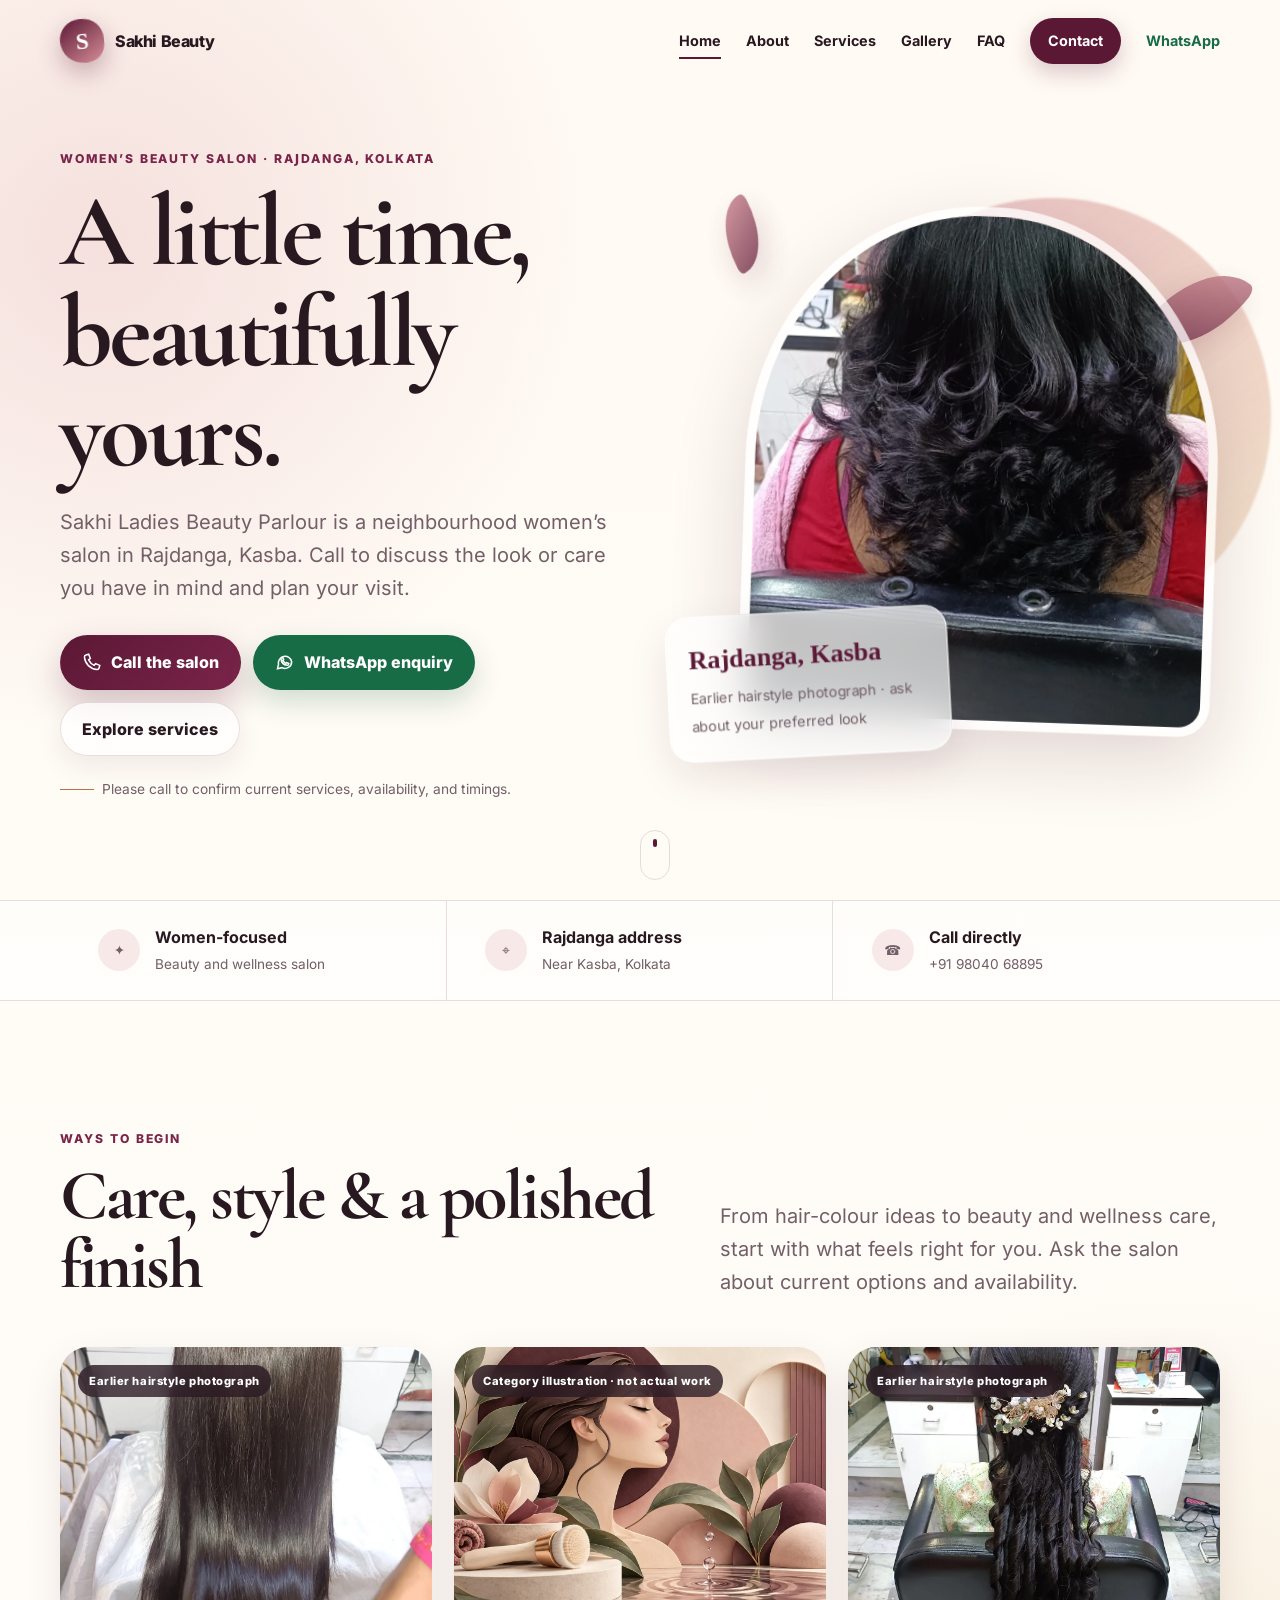
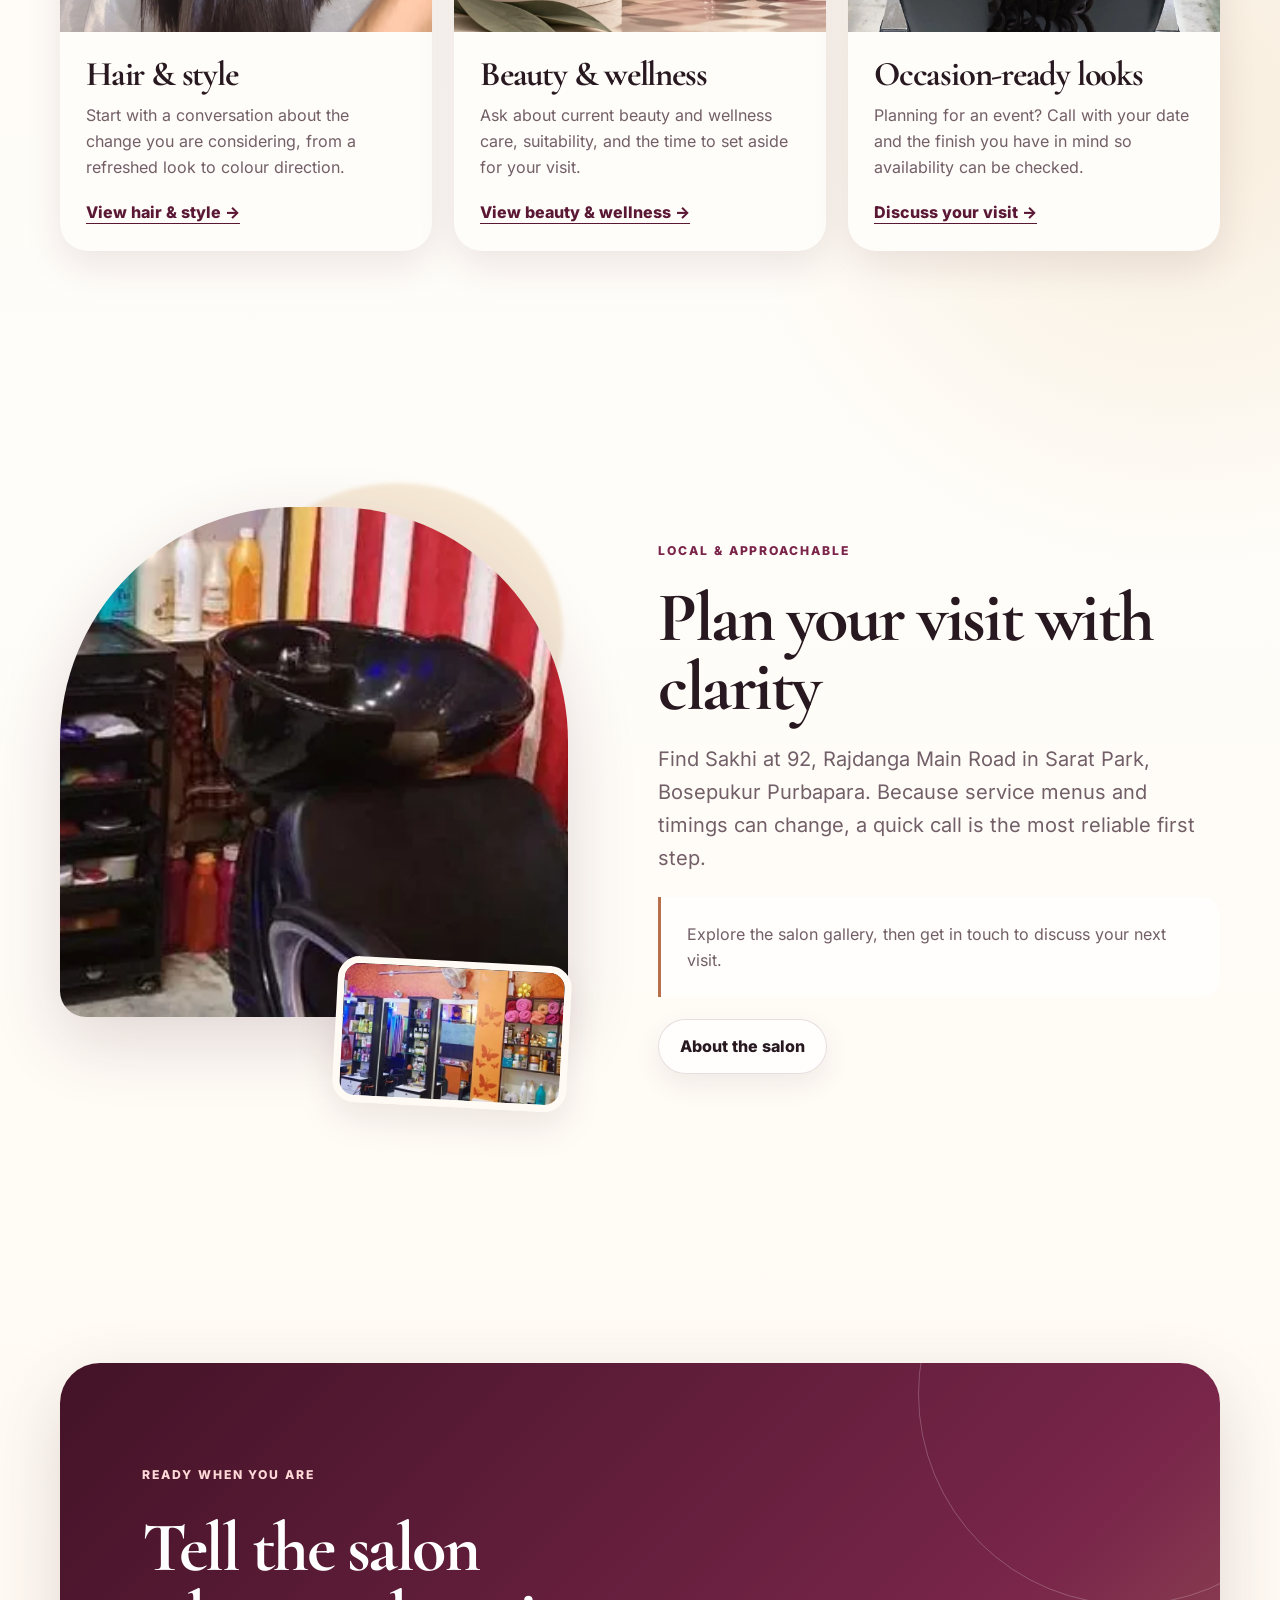
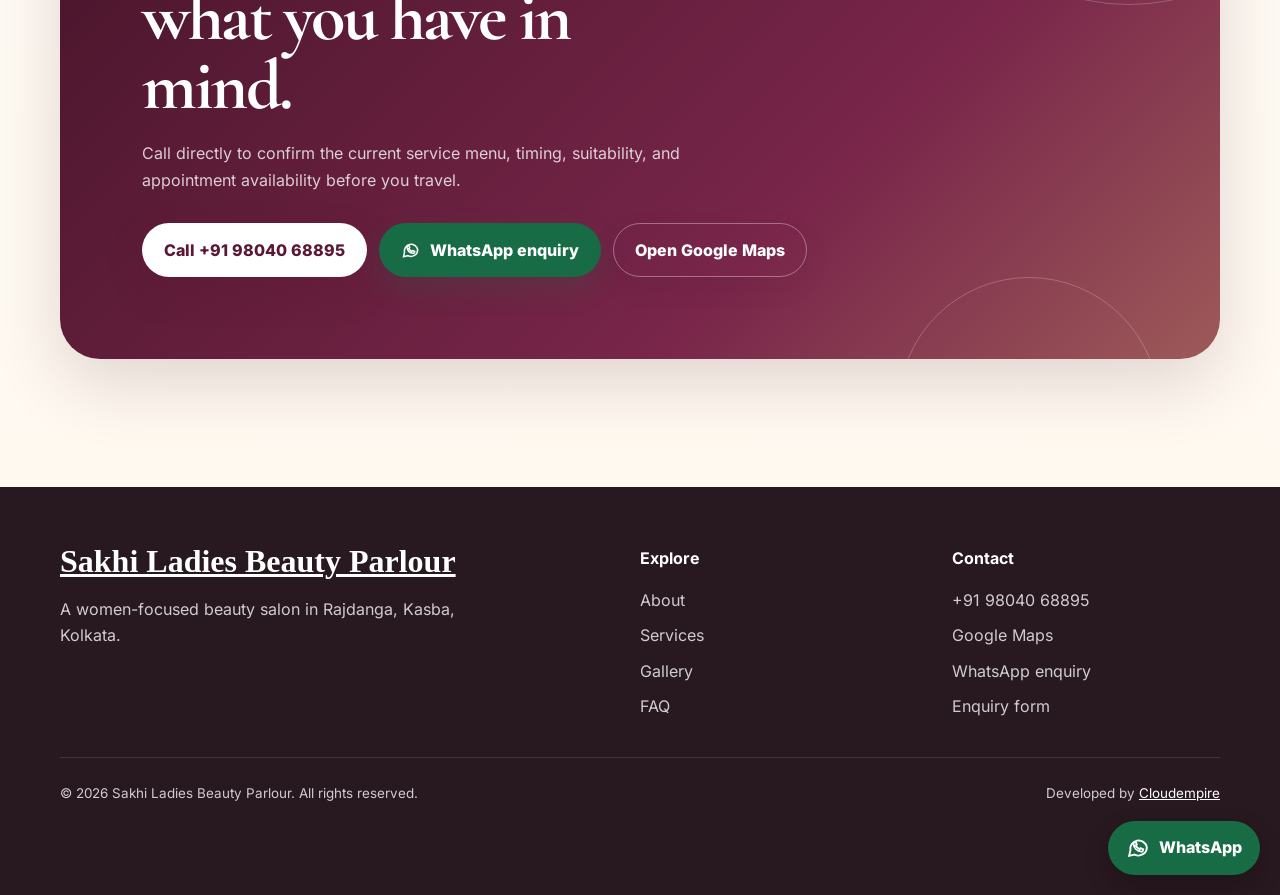
==== index.html @ d7a2e5d3 "Build Sakhi salon website with verified photos and WhatsApp enquiries" ====
<!doctype html>
<html lang="en">
<head>
  <meta charset="utf-8">
  <meta name="viewport" content="width=device-width, initial-scale=1">
  <title>Sakhi Ladies Beauty Parlour | Women’s Salon in Rajdanga, Kolkata</title>
  <meta name="description" content="Discover Sakhi Ladies Beauty Parlour, a women-focused beauty salon at Rajdanga, Kasba. Call to discuss salon services and plan your visit.">
  <link rel="canonical" href="https://cloudempiretech.github.io/sakhi-ladies-beauty-parlour-kolkata/">
  <meta name="theme-color" content="#5b1835">
  
  <link rel="stylesheet" href="assets/css/fonts.css">
  <link rel="stylesheet" href="assets/css/styles.css">
  <script type="application/ld+json">{"@context":"https://schema.org","@type":"BeautySalon","name":"Sakhi Ladies Beauty Parlour","url":"https://cloudempiretech.github.io/sakhi-ladies-beauty-parlour-kolkata/","telephone":"+919804068895","image":"https://cloudempiretech.github.io/sakhi-ladies-beauty-parlour-kolkata/assets/images/sakhi-google-4-lg.webp","address":{"@type":"PostalAddress","streetAddress":"92, Rajdanga Main Road, Sarat Park, Bosepukur Purbapara","addressLocality":"Kolkata","addressRegion":"West Bengal","postalCode":"700107","addressCountry":"IN"},"hasMap":"https://www.google.com/maps/?cid=14520142318834126760"}</script>
</head>
<body>
  <a class="skip-link" href="#main">Skip to main content</a>
  <header class="site-header"><nav class="nav" aria-label="Primary navigation">
    <a class="brand" href="index.html"><span class="brand-mark" aria-hidden="true">S</span><span>Sakhi Beauty</span></a>
    <button class="menu-toggle" aria-expanded="false" aria-controls="site-menu" aria-label="Open navigation"><span></span></button>
    <div class="nav-links" id="site-menu"><a aria-current="page" href="index.html">Home</a><a href="about.html">About</a><a href="services.html">Services</a><a href="gallery.html">Gallery</a><a href="faq.html">FAQ</a><a class="nav-cta" href="contact.html">Contact</a><a class="nav-whatsapp" href="https://wa.me/919804068895" target="_blank" rel="noopener noreferrer" aria-label="Message Sakhi on WhatsApp">WhatsApp</a></div>
  </nav></header>
  <main id="main">
    <section class="hero">
      <div class="hero-grid">
        <div class="hero-copy stagger"><p class="eyebrow">Women’s beauty salon · Rajdanga, Kolkata</p><h1>A little time, beautifully yours.</h1><p class="lead">Sakhi Ladies Beauty Parlour is a neighbourhood women’s salon in Rajdanga, Kasba. Call to discuss the look or care you have in mind and plan your visit.</p><div class="hero-actions"><a class="btn btn-primary" href="tel:+919804068895" aria-label="Call Sakhi Ladies Beauty Parlour at 98040 68895"><svg viewBox="0 0 24 24" aria-hidden="true"><path d="M4.8 3.5 8 2.7l2 5-2.1 1.7a15 15 0 0 0 6.7 6.7l1.7-2.1 5 2-.8 3.2c-.3 1.2-1.4 2-2.6 1.9C9.7 20.2 3.8 14.3 2.9 6.1c-.1-1.2.7-2.3 1.9-2.6Z"/></svg>Call the salon</a><a class="btn btn-whatsapp" href="https://wa.me/919804068895?text=Hello%20Sakhi%2C%20I%27d%20like%20to%20enquire%20about%20a%20salon%20visit." target="_blank" rel="noopener noreferrer" aria-label="Enquire with Sakhi Ladies Beauty Parlour on WhatsApp"><svg viewBox="0 0 24 24" aria-hidden="true"><path d="M20 11.7a8 8 0 0 1-11.7 7.1L3 20l1.2-5.1A8 8 0 1 1 20 11.7Z"/><path d="m8 7 1.3-.4 1.1 2.6-1 .9a8 8 0 0 0 3.6 3.6l.9-1 2.6 1.1-.4 1.3c-.2.6-.8 1-1.4.9-4-.4-7.1-3.5-7.5-7.5 0-.7.3-1.3.8-1.5Z"/></svg>WhatsApp enquiry</a><a class="btn btn-secondary" href="services.html">Explore services</a></div><p class="hero-note">Please call to confirm current services, availability, and timings.</p></div>
        <div class="hero-media" aria-label="Verified earlier business photograph"><div class="hero-orb"></div><span class="petal one"></span><span class="petal two"></span><picture class="hero-frame"><source media="(max-width:620px)" srcset="assets/images/sakhi-google-4-sm.webp"><source media="(max-width:1000px)" srcset="assets/images/sakhi-google-4-md.webp"><img src="assets/images/sakhi-google-4-lg.webp" alt="Earlier Sakhi gallery photograph of curled hair, viewed from behind" width="1200" height="1200" fetchpriority="high"></picture><div class="hero-card glass"><strong>Rajdanga, Kasba</strong><span>Earlier hairstyle photograph · ask about your preferred look</span></div></div>
      </div><div class="scroll-cue" aria-hidden="true"></div>
    </section>
    <div class="trust-strip"><div class="wrap trust-grid"><div class="trust-item"><span class="trust-icon" aria-hidden="true">✦</span><div><strong>Women-focused</strong><span>Beauty and wellness salon</span></div></div><div class="trust-item"><span class="trust-icon" aria-hidden="true">⌖</span><div><strong>Rajdanga address</strong><span>Near Kasba, Kolkata</span></div></div><div class="trust-item"><span class="trust-icon" aria-hidden="true">☎</span><div><strong>Call directly</strong><span>+91 98040 68895</span></div></div></div></div>
    <section class="section"><div class="wrap"><div class="section-head" data-reveal><div><p class="eyebrow">Ways to begin</p><h2>Care, style & a polished finish</h2></div><p class="lead">From hair-colour ideas to beauty and wellness care, start with what feels right for you. Ask the salon about current options and availability.</p></div><div class="cards">
      <article class="service-card" data-reveal><picture><source media="(max-width:620px)" srcset="assets/images/sakhi-google-1-sm.webp"><source media="(max-width:1000px)" srcset="assets/images/sakhi-google-1-md.webp"><img src="assets/images/sakhi-google-1-lg.webp" alt="Earlier Sakhi gallery photograph of long straight hair, viewed from behind" width="1200" height="1600" loading="lazy"></picture><span class="art-label">Earlier hairstyle photograph</span><div class="service-card-body"><h3>Hair & style</h3><p>Start with a conversation about the change you are considering, from a refreshed look to colour direction.</p><a class="text-link" href="hair-style.html">View hair & style →</a></div></article>
      <article class="service-card" data-reveal><picture><source media="(max-width:620px)" srcset="assets/images/illustration-wellness-sm.webp"><source media="(max-width:1000px)" srcset="assets/images/illustration-wellness-md.webp"><img src="assets/images/illustration-wellness-lg.webp" alt="Illustration of a serene face, botanical leaves and a facial brush representing beauty and wellness care" loading="lazy" width="1440" height="960"></picture><span class="art-label">Category illustration · not actual work</span><div class="service-card-body"><h3>Beauty & wellness</h3><p>Ask about current beauty and wellness care, suitability, and the time to set aside for your visit.</p><a class="text-link" href="beauty-wellness.html">View beauty & wellness →</a></div></article>
      <article class="service-card" data-reveal><picture><source media="(max-width:620px)" srcset="assets/images/sakhi-google-5-sm.webp"><source media="(max-width:1000px)" srcset="assets/images/sakhi-google-5-md.webp"><img src="assets/images/sakhi-google-5-lg.webp" alt="Earlier Sakhi gallery photograph of a half-up hairstyle with floral hair accessories" width="1200" height="1600" loading="lazy"></picture><span class="art-label">Earlier hairstyle photograph</span><div class="service-card-body"><h3>Occasion-ready looks</h3><p>Planning for an event? Call with your date and the finish you have in mind so availability can be checked.</p><a class="text-link" href="contact.html">Discuss your visit →</a></div></article>
    </div></div></section>
    <section class="section"><div class="wrap split"><div class="stacked-media" data-reveal><img class="main" src="assets/images/sakhi-interior-1-lg.webp" alt="Earlier photograph of a shampoo basin and salon chair at Sakhi" loading="lazy" width="500" height="300"><img class="small" src="assets/images/sakhi-interior-2-lg.webp" alt="Earlier directory photograph showing a salon mirror station and product shelves" loading="lazy" width="500" height="300"></div><div class="copy-stack" data-reveal><p class="eyebrow">Local & approachable</p><h2>Plan your visit with clarity</h2><p class="lead">Find Sakhi at 92, Rajdanga Main Road in Sarat Park, Bosepukur Purbapara. Because service menus and timings can change, a quick call is the most reliable first step.</p><div class="quote">Explore the salon gallery, then get in touch to discuss your next visit.</div><a class="btn btn-secondary" href="about.html">About the salon</a></div></div></section>
    <section class="section"><div class="wrap cta-panel" data-reveal><p class="eyebrow" style="color:#ffd9d8">Ready when you are</p><h2>Tell the salon what you have in mind.</h2><p>Call directly to confirm the current service menu, timing, suitability, and appointment availability before you travel.</p><div class="hero-actions"><a class="btn btn-primary" href="tel:+919804068895">Call +91 98040 68895</a><a class="btn btn-whatsapp" href="https://wa.me/919804068895?text=Hello%20Sakhi%2C%20I%27d%20like%20to%20enquire%20about%20a%20salon%20visit." target="_blank" rel="noopener noreferrer" aria-label="Enquire with Sakhi Ladies Beauty Parlour on WhatsApp"><svg viewBox="0 0 24 24" aria-hidden="true"><path d="M20 11.7a8 8 0 0 1-11.7 7.1L3 20l1.2-5.1A8 8 0 1 1 20 11.7Z"/><path d="m8 7 1.3-.4 1.1 2.6-1 .9a8 8 0 0 0 3.6 3.6l.9-1 2.6 1.1-.4 1.3c-.2.6-.8 1-1.4.9-4-.4-7.1-3.5-7.5-7.5 0-.7.3-1.3.8-1.5Z"/></svg>WhatsApp enquiry</a><a class="btn btn-secondary" style="color:#fff;background:transparent;border-color:rgba(255,255,255,.35)" href="https://www.google.com/maps/?cid=14520142318834126760" target="_blank" rel="noopener noreferrer">Open Google Maps</a></div></div></section>
  </main>
  <footer class="site-footer"><div class="wrap"><div class="footer-grid"><div><a class="footer-brand" href="index.html">Sakhi Ladies Beauty Parlour</a><p>A women-focused beauty salon in Rajdanga, Kasba, Kolkata.</p></div><div class="footer-links"><strong>Explore</strong><a href="about.html">About</a><a href="services.html">Services</a><a href="gallery.html">Gallery</a><a href="faq.html">FAQ</a></div><div class="footer-links"><strong>Contact</strong><a href="tel:+919804068895">+91 98040 68895</a><a href="https://www.google.com/maps/?cid=14520142318834126760" target="_blank" rel="noopener noreferrer">Google Maps</a><a href="https://wa.me/919804068895" target="_blank" rel="noopener noreferrer">WhatsApp enquiry</a><a href="contact.html#enquiry">Enquiry form</a></div></div><div class="footer-bottom"><span>© 2026 Sakhi Ladies Beauty Parlour. All rights reserved.</span><span>Developed by <a href="https://cloudempire.tech/" target="_blank" rel="noopener noreferrer">Cloudempire</a></span></div></div></footer>
  <script src="assets/js/main.js" defer></script>
<a class="whatsapp-float" href="https://wa.me/919804068895" target="_blank" rel="noopener noreferrer" aria-label="Chat with Sakhi on WhatsApp"><svg viewBox="0 0 24 24" aria-hidden="true"><path d="M20 11.7a8 8 0 0 1-11.7 7.1L3 20l1.2-5.1A8 8 0 1 1 20 11.7Z"/><path d="m8 7 1.3-.4 1.1 2.6-1 .9a8 8 0 0 0 3.6 3.6l.9-1 2.6 1.1-.4 1.3c-.2.6-.8 1-1.4.9-4-.4-7.1-3.5-7.5-7.5 0-.7.3-1.3.8-1.5Z"/></svg><span>WhatsApp</span></a></body></html>
---- assets/css/fonts.css ----
@font-face {
  font-family: 'Cormorant Garamond';
  font-style: normal;
  font-weight: 600;
  font-display: swap;
  src: url(../fonts/font-0.woff) format('woff');
}
@font-face {
  font-family: 'Cormorant Garamond';
  font-style: normal;
  font-weight: 700;
  font-display: swap;
  src: url(../fonts/font-1.woff) format('woff');
}
@font-face {
  font-family: 'Inter';
  font-style: normal;
  font-weight: 400;
  font-display: swap;
  src: url(../fonts/font-2.woff) format('woff');
}
@font-face {
  font-family: 'Inter';
  font-style: normal;
  font-weight: 600;
  font-display: swap;
  src: url(../fonts/font-3.woff) format('woff');
}
@font-face {
  font-family: 'Inter';
  font-style: normal;
  font-weight: 700;
  font-display: swap;
  src: url(../fonts/font-4.woff) format('woff');
}
@font-face {
  font-family: 'Inter';
  font-style: normal;
  font-weight: 800;
  font-display: swap;
  src: url(../fonts/font-5.woff) format('woff');
}
---- assets/css/styles.css ----
:root {
  --ink: #281820;
  --muted: #725f68;
  --cream: #fffaf3;
  --paper: #fffdf9;
  --plum: #5b1835;
  --plum-2: #7a2449;
  --rose: #d58d96;
  --copper: #b96f4c;
  --sage: #79806d;
  --gold: #d8ad69;
  --line: rgba(91, 24, 53, .14);
  --shadow: 0 24px 70px rgba(68, 24, 43, .16);
  --shadow-soft: 0 14px 38px rgba(68, 24, 43, .1);
  --radius: 28px;
  --wrap: min(1160px, calc(100% - 40px));
}

* { box-sizing: border-box; }
html { scroll-behavior: smooth; }
body {
  margin: 0;
  color: var(--ink);
  background: var(--cream);
  font-family: "Inter", system-ui, -apple-system, BlinkMacSystemFont, "Segoe UI", sans-serif;
  line-height: 1.65;
  overflow-x: hidden;
}
body::before {
  content: "";
  position: fixed;
  inset: 0;
  z-index: -2;
  background:
    radial-gradient(circle at 8% 6%, rgba(213,141,150,.24), transparent 31rem),
    radial-gradient(circle at 92% 42%, rgba(216,173,105,.2), transparent 28rem),
    linear-gradient(180deg, #fffaf3, #fffdf9 52%, #fff8ee);
}
img { display: block; width: 100%; height: auto; }
a { color: inherit; }
button, a { -webkit-tap-highlight-color: transparent; }
:focus-visible { outline: 3px solid #0c7180; outline-offset: 4px; border-radius: 6px; }
.skip-link { position: fixed; left: 16px; top: -80px; z-index: 999; background: var(--ink); color: white; padding: 10px 16px; border-radius: 10px; }
.skip-link:focus { top: 16px; }
.wrap { width: var(--wrap); margin-inline: auto; }
.eyebrow { margin: 0 0 12px; color: var(--plum-2); font-size: .76rem; font-weight: 800; letter-spacing: .16em; text-transform: uppercase; }
h1, h2, h3 { font-family: "Cormorant Garamond", Georgia, serif; line-height: .98; letter-spacing: -.035em; margin: 0; }
h1 { font-size: clamp(3.5rem, 8vw, 7.4rem); max-width: 12ch; }
h2 { font-size: clamp(2.5rem, 5.5vw, 4.7rem); }
h3 { font-size: clamp(1.55rem, 2.7vw, 2.25rem); }
p { margin: 0; }
.lead { color: var(--muted); font-size: clamp(1.05rem, 1.6vw, 1.25rem); max-width: 62ch; }
.section { padding: clamp(78px, 10vw, 140px) 0; position: relative; }
.section-head { display: grid; grid-template-columns: 1fr minmax(260px, .8fr); gap: 36px; align-items: end; margin-bottom: 48px; }
.section-head .lead { justify-self: end; }
.glass { background: rgba(255,255,255,.68); border: 1px solid rgba(255,255,255,.88); backdrop-filter: blur(18px); box-shadow: var(--shadow-soft); }

.site-header { position: fixed; inset: 0 0 auto; z-index: 50; padding: 18px 0; transition: .3s ease; }
.site-header.scrolled { padding: 9px 0; background: rgba(255,250,243,.86); backdrop-filter: blur(18px); border-bottom: 1px solid var(--line); }
.nav { width: var(--wrap); margin: auto; display: flex; align-items: center; justify-content: space-between; gap: 22px; }
.brand { display: inline-flex; align-items: center; gap: 11px; text-decoration: none; font-weight: 850; letter-spacing: -.025em; }
.brand-mark { width: 44px; aspect-ratio: 1; border-radius: 50% 50% 44% 56%; display: grid; place-items: center; color: white; font-family: Georgia, serif; font-size: 1.45rem; background: linear-gradient(145deg, var(--plum), var(--rose)); box-shadow: 0 10px 24px rgba(91,24,53,.3); transform: rotate(-5deg); }
.nav-links { display: flex; align-items: center; gap: 25px; }
.nav-links a { text-decoration: none; font-size: .9rem; font-weight: 700; position: relative; }
.nav-links a::after { content: ""; position: absolute; left: 0; right: 100%; bottom: -6px; height: 2px; background: var(--plum); transition: right .25s ease; }
.nav-links a:hover::after, .nav-links a[aria-current="page"]::after { right: 0; }
.nav-cta { color: white !important; padding: 11px 18px; background: var(--plum); border-radius: 999px; box-shadow: 0 9px 22px rgba(91,24,53,.22); }
.nav-cta::after { display: none; }
.menu-toggle { display: none; width: 46px; height: 46px; border: 1px solid var(--line); border-radius: 50%; background: rgba(255,255,255,.8); color: var(--ink); }
.menu-toggle span, .menu-toggle::before, .menu-toggle::after { content: ""; display: block; width: 19px; height: 2px; margin: 4px auto; background: currentColor; transition: .25s; }

.hero { min-height: 100svh; display: grid; align-items: center; padding: 124px 0 74px; position: relative; }
.hero-grid { width: var(--wrap); margin: auto; display: grid; grid-template-columns: 1.05fr .95fr; gap: clamp(42px, 7vw, 96px); align-items: center; }
.hero-copy { position: relative; z-index: 2; }
.hero-copy .lead { margin-top: 24px; }
.hero-actions { display: flex; flex-wrap: wrap; gap: 12px; margin-top: 30px; }
.btn { display: inline-flex; min-height: 50px; align-items: center; justify-content: center; gap: 9px; padding: 13px 21px; border: 1px solid transparent; border-radius: 999px; text-decoration: none; font-weight: 800; transition: transform .25s, box-shadow .25s, background .25s; }
.btn:hover { transform: translateY(-3px); }
.btn-primary { color: white; background: linear-gradient(135deg, var(--plum), var(--plum-2)); box-shadow: 0 15px 34px rgba(91,24,53,.25); }
.btn-secondary { background: rgba(255,255,255,.74); border-color: var(--line); box-shadow: 0 10px 28px rgba(68,24,43,.08); }
.btn svg, .contact-icon svg, .social-link svg { width: 20px; height: 20px; fill: none; stroke: currentColor; stroke-width: 1.8; }
.hero-note { margin-top: 22px; color: var(--muted); font-size: .86rem; display: flex; align-items: center; gap: 8px; }
.hero-note::before { content: ""; width: 34px; height: 1px; background: var(--copper); }
.hero-media { position: relative; perspective: 1000px; min-height: 590px; }
.hero-orb { position: absolute; width: 86%; aspect-ratio: 1; right: -10%; top: 3%; border-radius: 50%; background: linear-gradient(145deg, rgba(213,141,150,.52), rgba(216,173,105,.3)); filter: blur(1px); }
.hero-frame { position: absolute; inset: 6% 2% 8% 8%; border-radius: 49% 49% 30px 30px; overflow: hidden; border: 9px solid rgba(255,255,255,.72); box-shadow: var(--shadow); transform: rotate(2deg) translateZ(30px); }
.hero-frame img { height: 100%; object-fit: cover; object-position: center; transition: transform 1.2s cubic-bezier(.2,.8,.2,1); }
.hero-frame:hover img { transform: scale(1.055); }
.hero-card { position: absolute; left: -4%; bottom: 6%; width: min(260px, 62%); padding: 20px; border-radius: 22px; transform: rotate(-3deg) translateZ(80px); }
.hero-card strong { display: block; font-family: Georgia, serif; font-size: 1.5rem; color: var(--plum); }
.hero-card span { color: var(--muted); font-size: .82rem; }
.petal { position: absolute; border-radius: 90% 10% 90% 10%; background: linear-gradient(145deg, var(--rose), var(--plum)); opacity: .8; box-shadow: 0 14px 30px rgba(91,24,53,.22); }
.petal.one { width: 66px; height: 106px; right: -10px; top: 13%; transform: rotate(38deg); }
.petal.two { width: 40px; height: 72px; left: 2%; top: 3%; transform: rotate(-28deg); }
.scroll-cue { position: absolute; left: 50%; bottom: 20px; width: 30px; height: 50px; border: 1px solid var(--line); border-radius: 18px; }
.scroll-cue::after { content: ""; display: block; width: 4px; height: 8px; margin: 8px auto; border-radius: 4px; background: var(--plum); animation: cue 1.8s infinite; }

.trust-strip { border-block: 1px solid var(--line); background: rgba(255,255,255,.46); }
.trust-grid { display: grid; grid-template-columns: repeat(3, 1fr); }
.trust-item { padding: 23px clamp(16px, 3vw, 42px); display: flex; gap: 15px; align-items: center; border-right: 1px solid var(--line); }
.trust-item:last-child { border: 0; }
.trust-item strong { display: block; }
.trust-item span { color: var(--muted); font-size: .85rem; }
.trust-icon { flex: 0 0 42px; height: 42px; display: grid; place-items: center; border-radius: 50%; color: var(--plum); background: rgba(213,141,150,.18); }

.cards { display: grid; grid-template-columns: repeat(3, 1fr); gap: 22px; perspective: 1200px; }
.service-card { min-height: 490px; border-radius: var(--radius); overflow: hidden; position: relative; box-shadow: var(--shadow-soft); transform-style: preserve-3d; transition: transform .35s, box-shadow .35s; background: var(--paper); }
.service-card:hover { transform: translateY(-9px) rotateX(1.5deg); box-shadow: var(--shadow); }
.service-card picture, .service-card img { height: 285px; }
.service-card img { object-fit: cover; transition: transform .75s ease; }
.service-card:hover img { transform: scale(1.055); }
.service-card-body { padding: 26px; }
.service-card-body p { color: var(--muted); margin: 10px 0 18px; }
.text-link { color: var(--plum); font-weight: 850; text-decoration-thickness: 1px; text-underline-offset: 5px; }
.art-label { position: absolute; top: 18px; left: 18px; padding: 7px 11px; border-radius: 999px; color: white; background: rgba(40,24,32,.78); backdrop-filter: blur(8px); font-size: .7rem; font-weight: 800; letter-spacing: .05em; }

.split { display: grid; grid-template-columns: .95fr 1.05fr; gap: clamp(42px, 7vw, 92px); align-items: center; }
.stacked-media { position: relative; min-height: 600px; }
.stacked-media .main { position: absolute; inset: 0 12% 10% 0; height: 85%; object-fit: cover; border-radius: 46% 46% 26px 26px; box-shadow: var(--shadow); }
.stacked-media .small { position: absolute; width: 46%; right: 0; bottom: 0; border: 7px solid var(--cream); border-radius: 22px; box-shadow: var(--shadow-soft); transform: rotate(3deg); }
.stacked-media::before { content: ""; position: absolute; width: 65%; height: 50%; right: 1%; top: -4%; border-radius: 50%; background: rgba(216,173,105,.24); filter: blur(2px); }
.copy-stack > * + * { margin-top: 22px; }
.quote { padding: 24px 26px; border-left: 3px solid var(--copper); border-radius: 0 18px 18px 0; background: rgba(255,255,255,.58); color: var(--muted); }

.cta-panel { padding: clamp(42px, 7vw, 82px); border-radius: 40px; color: white; position: relative; overflow: hidden; background: linear-gradient(135deg, #431327, #79264a 68%, #9d5a59); box-shadow: var(--shadow); }
.cta-panel::before, .cta-panel::after { content: ""; position: absolute; border-radius: 50%; border: 1px solid rgba(255,255,255,.22); }
.cta-panel::before { width: 420px; aspect-ratio: 1; right: -120px; top: -180px; }
.cta-panel::after { width: 260px; aspect-ratio: 1; right: 60px; bottom: -180px; }
.cta-panel h2 { max-width: 14ch; }
.cta-panel p { color: rgba(255,255,255,.78); max-width: 57ch; margin: 20px 0 28px; }
.cta-panel .btn-primary { background: white; color: var(--plum); }

.page-hero { padding: 180px 0 92px; min-height: 64vh; display: grid; align-items: center; position: relative; overflow: hidden; }
.page-hero::after { content: ""; position: absolute; width: min(46vw, 620px); aspect-ratio: 1; border-radius: 50% 50% 18% 50%; right: -6vw; top: 80px; background: linear-gradient(145deg, rgba(213,141,150,.38), rgba(216,173,105,.18)); transform: rotate(28deg); z-index: -1; }
.page-hero h1 { font-size: clamp(3.4rem, 7vw, 6.8rem); }
.page-hero .lead { margin-top: 22px; }
.crumb { margin-bottom: 28px; font-size: .85rem; color: var(--muted); }
.crumb a { color: var(--plum); text-underline-offset: 4px; }

.feature-grid { display: grid; grid-template-columns: repeat(2, 1fr); gap: 22px; }
.feature { border: 1px solid rgba(91,24,53,.1); background: rgba(255,255,255,.62); border-radius: 24px; padding: 30px; box-shadow: 0 12px 34px rgba(68,24,43,.07); }
.feature .num { color: var(--copper); font-family: Georgia, serif; font-size: 1rem; margin-bottom: 14px; }
.feature p { color: var(--muted); margin-top: 10px; }
.gallery { display: grid; grid-template-columns: repeat(12, 1fr); grid-auto-rows: 90px; gap: 16px; }
.gallery figure { margin: 0; position: relative; overflow: hidden; border-radius: 24px; box-shadow: var(--shadow-soft); background: #eadfd8; }
.gallery figure:nth-child(1) { grid-column: span 7; grid-row: span 5; }
.gallery figure:nth-child(2) { grid-column: span 5; grid-row: span 4; }
.gallery figure:nth-child(3) { grid-column: 8 / span 5; grid-row: span 4; }
.gallery figure:nth-child(4), .gallery figure:nth-child(5), .gallery figure:nth-child(6) { grid-column: span 4; grid-row: span 4; }
.gallery img { height: 100%; object-fit: cover; transition: transform .8s ease; }
.gallery figure:hover img { transform: scale(1.05); }
.gallery figcaption { position: absolute; inset: auto 12px 12px; padding: 10px 12px; border-radius: 12px; color: white; background: rgba(40,24,32,.76); backdrop-filter: blur(8px); font-size: .76rem; }

.faq-list { max-width: 860px; margin: auto; display: grid; gap: 14px; }
.faq-item { border: 1px solid var(--line); border-radius: 18px; background: rgba(255,255,255,.67); overflow: hidden; }
.faq-question { width: 100%; display: flex; justify-content: space-between; align-items: center; gap: 20px; padding: 22px; border: 0; color: var(--ink); background: transparent; text-align: left; font-family:inherit; font-size:1rem; font-weight:800; line-height:1.4; cursor: pointer; }
.faq-question::after { content: "+"; flex: 0 0 auto; width: 32px; height: 32px; display: grid; place-items: center; border-radius: 50%; background: rgba(213,141,150,.18); font-size: 1.45rem; transition: transform .25s; }
.faq-question[aria-expanded="true"]::after { transform: rotate(45deg); }
.faq-answer { display: grid; grid-template-rows: 0fr; transition: grid-template-rows .3s ease; }
.faq-answer > div { overflow: hidden; }
.faq-answer p { padding: 0 22px 22px; color: var(--muted); }
.faq-question[aria-expanded="true"] + .faq-answer { grid-template-rows: 1fr; }

.contact-grid { display: grid; grid-template-columns: .85fr 1.15fr; gap: 32px; }
.contact-card { padding: clamp(28px, 5vw, 54px); border-radius: 30px; }
.contact-list { display: grid; gap: 14px; margin-top: 28px; }
.contact-link { display: flex; align-items: center; gap: 15px; padding: 17px; text-decoration: none; border: 1px solid var(--line); border-radius: 17px; background: rgba(255,255,255,.68); transition: transform .25s, box-shadow .25s; }
.contact-link:hover { transform: translateY(-3px); box-shadow: var(--shadow-soft); }
.contact-icon { flex: 0 0 45px; height: 45px; display: grid; place-items: center; color: white; border-radius: 50%; background: var(--plum); }
.contact-link span { color: var(--muted); font-size: .8rem; display: block; }
.map-card { min-height: 520px; border-radius: 30px; position: relative; overflow: hidden; color: white; background: linear-gradient(145deg, #3b1627, #863857); box-shadow: var(--shadow); }
.map-card::before { content: ""; position: absolute; inset: 0; opacity: .3; background-image: linear-gradient(rgba(255,255,255,.18) 1px, transparent 1px), linear-gradient(90deg, rgba(255,255,255,.18) 1px, transparent 1px); background-size: 48px 48px; transform: rotate(-8deg) scale(1.2); }
.map-pin { position: absolute; left: 50%; top: 48%; transform: translate(-50%,-50%); width: 82px; height: 82px; display: grid; place-items: center; border: 3px solid white; border-radius: 50% 50% 50% 12%; background: var(--rose); box-shadow: 0 22px 50px rgba(0,0,0,.25); transform-origin: center; rotate: -45deg; }
.map-pin svg { width: 36px; height: 36px; stroke: white; fill: none; rotate: 45deg; }
.map-card .address { position: absolute; inset: auto 28px 28px; padding: 22px; border-radius: 20px; background: rgba(31,12,21,.76); backdrop-filter: blur(12px); }

.site-footer { padding: 58px 0 26px; color: rgba(255,255,255,.78); background: #281820; }
.footer-grid { display: grid; grid-template-columns: 1.2fr repeat(2,.6fr); gap: 44px; padding-bottom: 38px; }
.footer-brand { color: white; font: 700 2rem/1 Georgia, serif; }
.footer-grid p { max-width: 40ch; margin-top: 16px; }
.footer-links { display: grid; gap: 9px; align-content: start; }
.footer-links strong { color: white; margin-bottom: 6px; }
.footer-links a { width: fit-content; text-decoration: none; }
.footer-links a:hover { color: white; text-decoration: underline; text-underline-offset: 4px; }
.footer-bottom { display: flex; justify-content: space-between; gap: 20px; padding-top: 24px; border-top: 1px solid rgba(255,255,255,.12); font-size: .84rem; }
.footer-bottom a { color: white; }

.js [data-reveal] { opacity: 1; transform: none; }
.js [data-reveal].visible { animation: revealIn .75s ease both; }
@keyframes revealIn { from { opacity:0; translate:0 26px; } to { opacity:1; translate:0 0; } }
.stagger > * { opacity: 0; transform: translateY(18px); animation: rise .8s ease forwards; }
.stagger > *:nth-child(2) { animation-delay: .12s; }
.stagger > *:nth-child(3) { animation-delay: .24s; }
.stagger > *:nth-child(4) { animation-delay: .36s; }
.page-ready { animation: pageIn .55s ease both; }

@keyframes rise { to { opacity: 1; transform: none; } }
@keyframes cue { 0%,100% { transform: translateY(0); opacity: .35; } 50% { transform: translateY(16px); opacity: 1; } }
@keyframes pageIn { from { opacity: 0; transform: translateY(8px); } }

@media (max-width: 900px) {
  :root { --wrap: min(100% - 28px, 760px); }
  .menu-toggle { display: block; z-index: 2; }
  .nav-links { position: fixed; inset: 0 0 auto; min-height: 100svh; padding: 110px 30px 40px; display: grid; align-content: start; gap: 12px; background: rgba(255,250,243,.97); backdrop-filter: blur(20px); opacity:0; visibility:hidden; pointer-events:none; transition:opacity .3s ease,visibility .3s ease; }
  .nav-links.open { opacity:1; visibility:visible; pointer-events:auto; }
  .nav-links a { font-family: Georgia, serif; font-size: 2rem; padding: 10px; }
  .nav-cta { margin-top: 12px; text-align: center; font: 800 1rem/1.4 inherit !important; }
  .hero-grid, .split, .contact-grid { grid-template-columns: 1fr; }
  .hero { padding-top: 150px; }
  .hero-media { min-height: 550px; width: min(100%, 620px); margin: auto; }
  .section-head { grid-template-columns: 1fr; align-items: start; }
  .section-head .lead { justify-self: start; }
  .cards { grid-template-columns: 1fr; }
  .service-card { min-height: auto; display: grid; grid-template-columns: .9fr 1.1fr; }
  .service-card picture, .service-card img { height: 100%; min-height: 300px; }
  .trust-grid { grid-template-columns: 1fr; }
  .trust-item { border-right: 0; border-bottom: 1px solid var(--line); }
  .footer-grid { grid-template-columns: 1fr 1fr; }
  .footer-grid > :first-child { grid-column: 1/-1; }
}

@media (max-width: 620px) {
  h1 { font-size: clamp(3.25rem, 16vw, 5rem); }
  .hero { min-height: auto; }
  .hero-media { min-height: 470px; margin-top: 4px; }
  .hero-frame { inset: 4% 0 8% 5%; }
  .hero-card { left: 0; bottom: 4%; }
  .scroll-cue { display: none; }
  .service-card { display: block; }
  .service-card picture, .service-card img { height: 250px; min-height: 0; }
  .stacked-media { min-height: 455px; }
  .feature-grid { grid-template-columns: 1fr; }
  .gallery { display: grid; grid-template-columns: 1fr; grid-auto-rows: auto; }
  .gallery figure, .gallery figure:nth-child(n) { grid-column: auto; grid-row: auto; min-height: 300px; }
  .footer-grid { grid-template-columns: 1fr; }
  .footer-grid > :first-child { grid-column: auto; }
  .footer-bottom { flex-direction: column; }
  .cta-panel { border-radius: 28px; }
}

@media (prefers-reduced-motion: reduce) {
  *, *::before, *::after { scroll-behavior: auto !important; animation: none !important; transition-duration: .01ms !important; }
  [data-reveal], .stagger > * { opacity: 1; transform: none; }
  .hero-frame:hover img, .gallery figure:hover img, .service-card:hover img { transform: none; }
}

.nav-whatsapp { display:inline-flex; align-items:center; gap:7px; color:#176b45; }
.nav-whatsapp svg { width:19px; height:19px; fill:none; stroke:currentColor; stroke-width:1.8; }
.btn-whatsapp { background:#176b45; color:white; box-shadow:0 12px 28px #176b4533; }
.btn-whatsapp:hover { background:#105034; }
.contact-link .contact-icon { color:white; }
.whatsapp-float { position:fixed; right:20px; bottom:20px; z-index:45; display:flex; align-items:center; justify-content:center; gap:8px; min-height:54px; padding:12px 18px; border-radius:99px; color:white; background:#176b45; text-decoration:none; font-weight:800; box-shadow:0 10px 26px #0003; transition:transform .25s; }
.whatsapp-float svg { width:25px; height:25px; stroke:currentColor; fill:none; stroke-width:1.8; }
.whatsapp-float:hover { transform:translateY(-4px); }
.enquiry-layout { display:grid; grid-template-columns:.9fr 1.1fr; gap:64px; align-items:center; }
.enquiry-form { border-radius:30px; padding:clamp(24px,4vw,48px); display:grid; gap:12px; }
.enquiry-form label { font-weight:700; margin-top:8px; }
.enquiry-form label span { font-size:.8rem; font-weight:400; color:var(--muted); }
.enquiry-form input,.enquiry-form select,.enquiry-form textarea { width:100%; font:inherit; color:var(--ink); background:#fffdf9; border:1px solid #ad919e; border-radius:12px; padding:13px; min-height:48px; }
.enquiry-form textarea { resize:vertical; }
.enquiry-form button { margin-top:12px; font:700 .95rem/1.5 Inter,system-ui,sans-serif; cursor:pointer; }
.form-note,.form-feedback { color:var(--muted); font-size:.83rem; }
#enquiry { scroll-margin-top:100px; }
.site-footer { padding-bottom:90px; }
.feature { transition:transform .35s,box-shadow .35s; }
.feature:hover { transform:translateY(-5px); box-shadow:var(--shadow-soft); }
@media(max-width:900px) { .enquiry-layout { grid-template-columns:1fr; gap:32px; } }
@media(max-width:620px) { .whatsapp-float span { display:none; } .whatsapp-float { right:12px; bottom:12px; width:54px; padding:12px; } .nav-links .nav-whatsapp { font:700 1.2rem/1.5 Inter,system-ui,sans-serif; } }
@media(prefers-reduced-motion:reduce) { .js [data-reveal] { opacity:1;transform:none; } }

.photo-grid { display:grid; grid-template-columns:repeat(3,1fr); gap:24px; perspective:1200px; }
.photo-grid figure { margin:0; border-radius:24px; overflow:hidden; box-shadow:var(--shadow-soft); background:var(--paper); transition:transform .35s; }
.photo-grid figure:hover { transform:translateY(-6px) rotateY(1deg); }
.photo-grid img { width:100%; height:360px; object-fit:cover; transition:transform .6s; }
.photo-grid figure:hover img { transform:scale(1.04); }
.photo-grid figcaption { padding:18px; font-size:.8rem; color:var(--muted); }
.hero-frame img { object-position:center 42%; }
@media(max-width:900px) { .photo-grid { grid-template-columns:repeat(2,1fr); } }
@media(max-width:620px) { .photo-grid { grid-template-columns:1fr; } .photo-grid img { height:450px; } }

@media(max-width:620px) { .hero-orb { right:0; } .hero { overflow:clip; } }
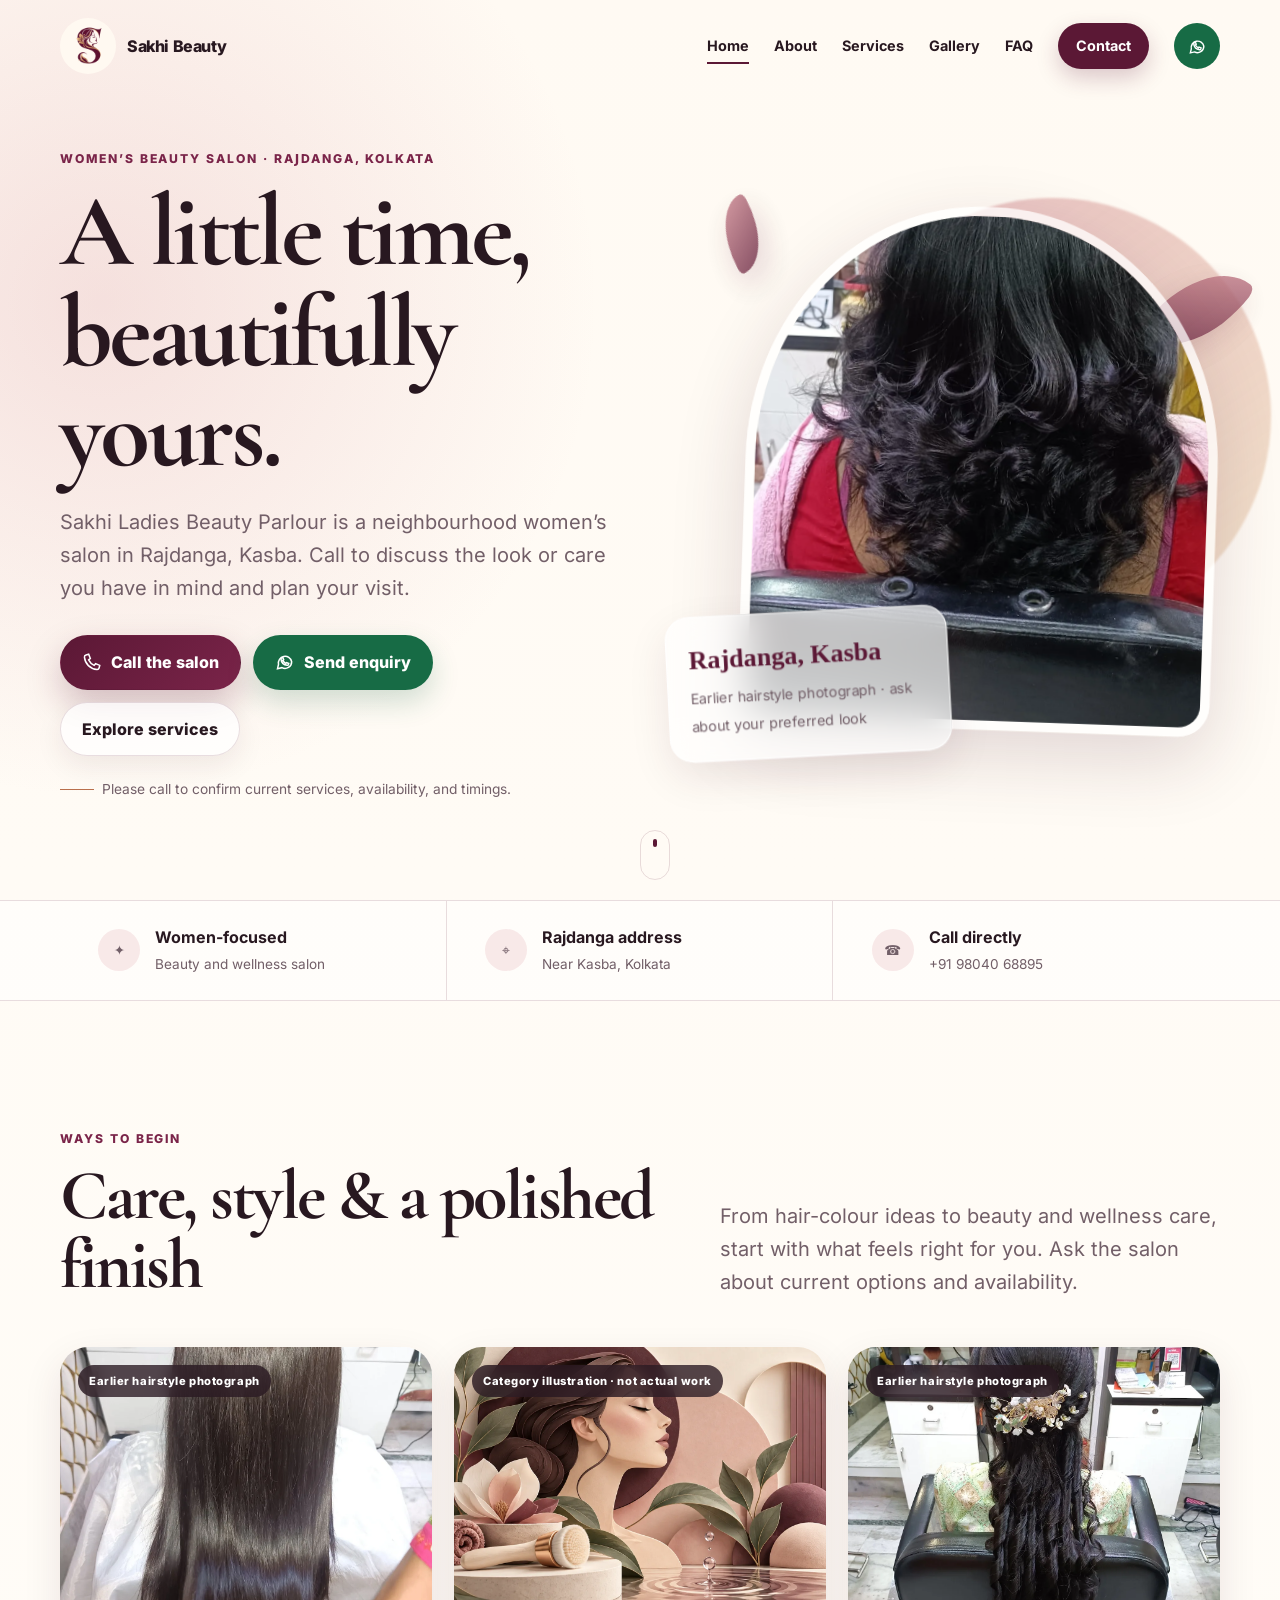
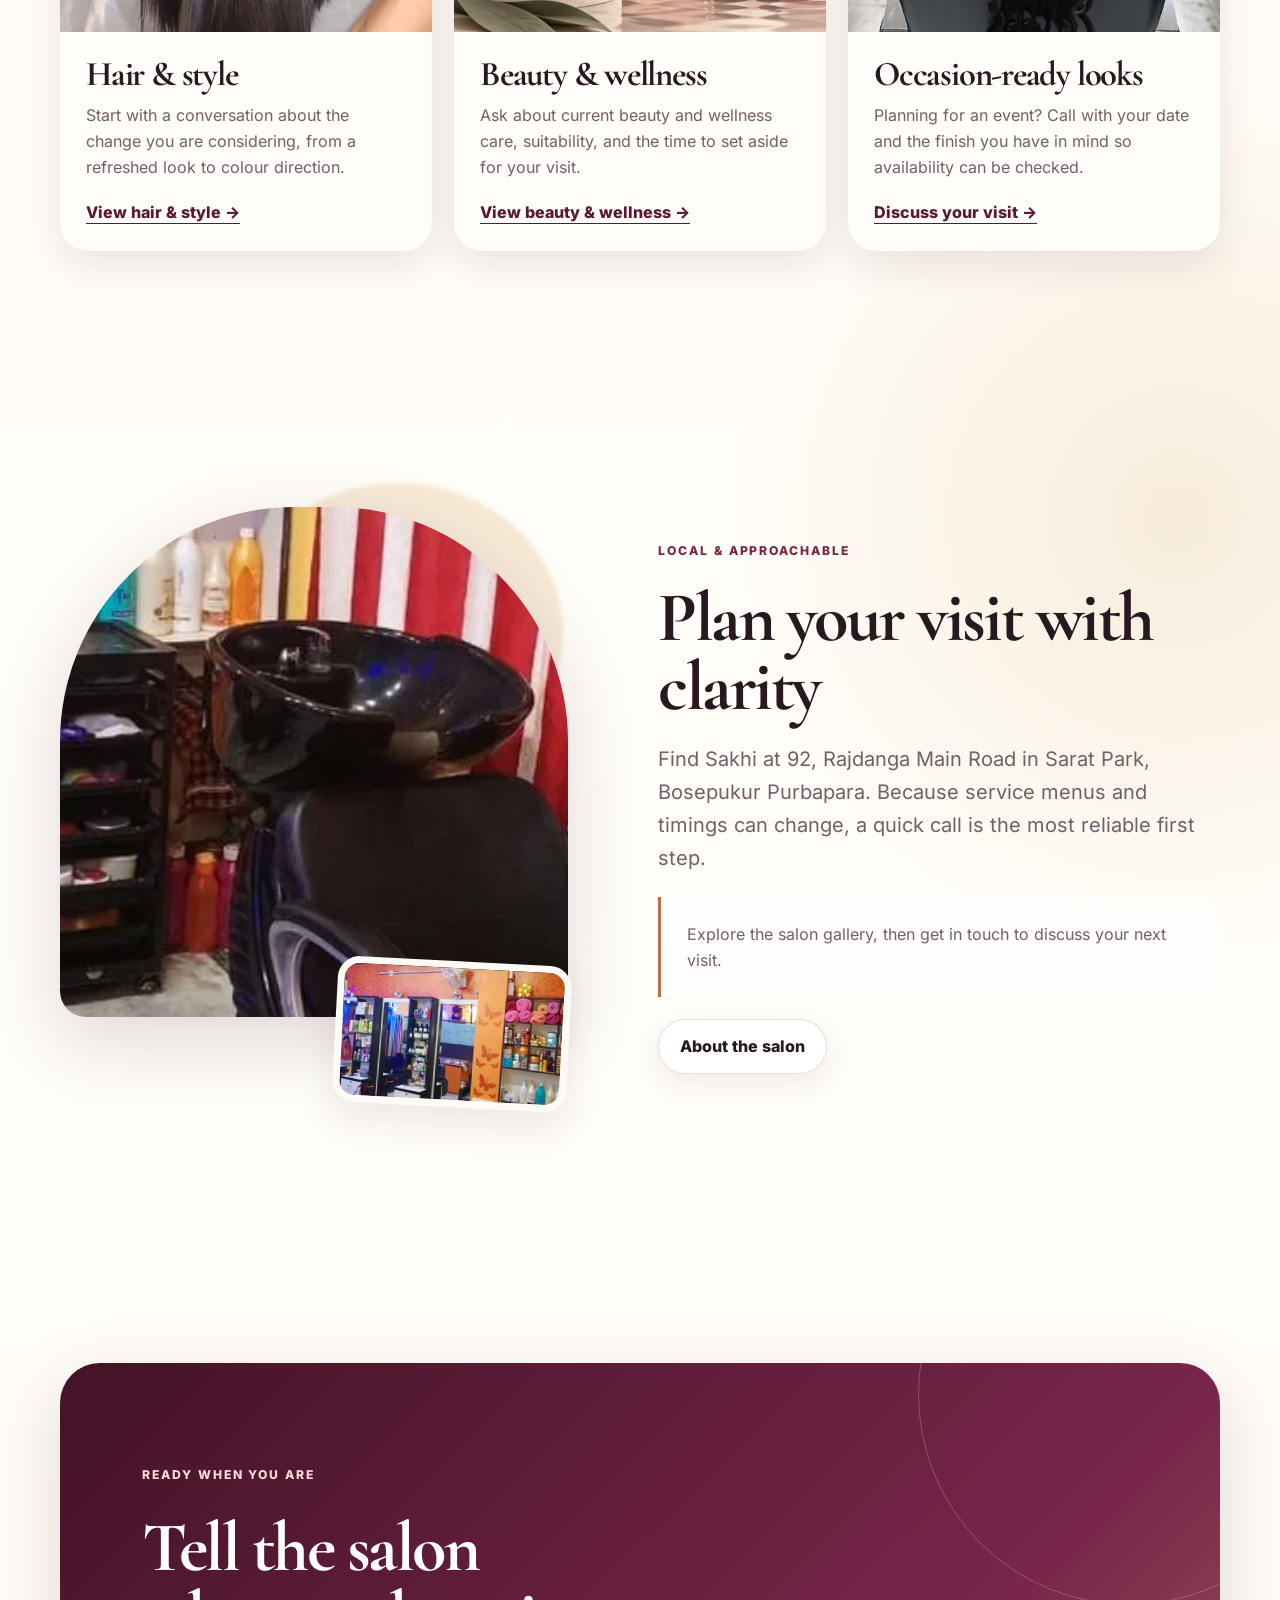
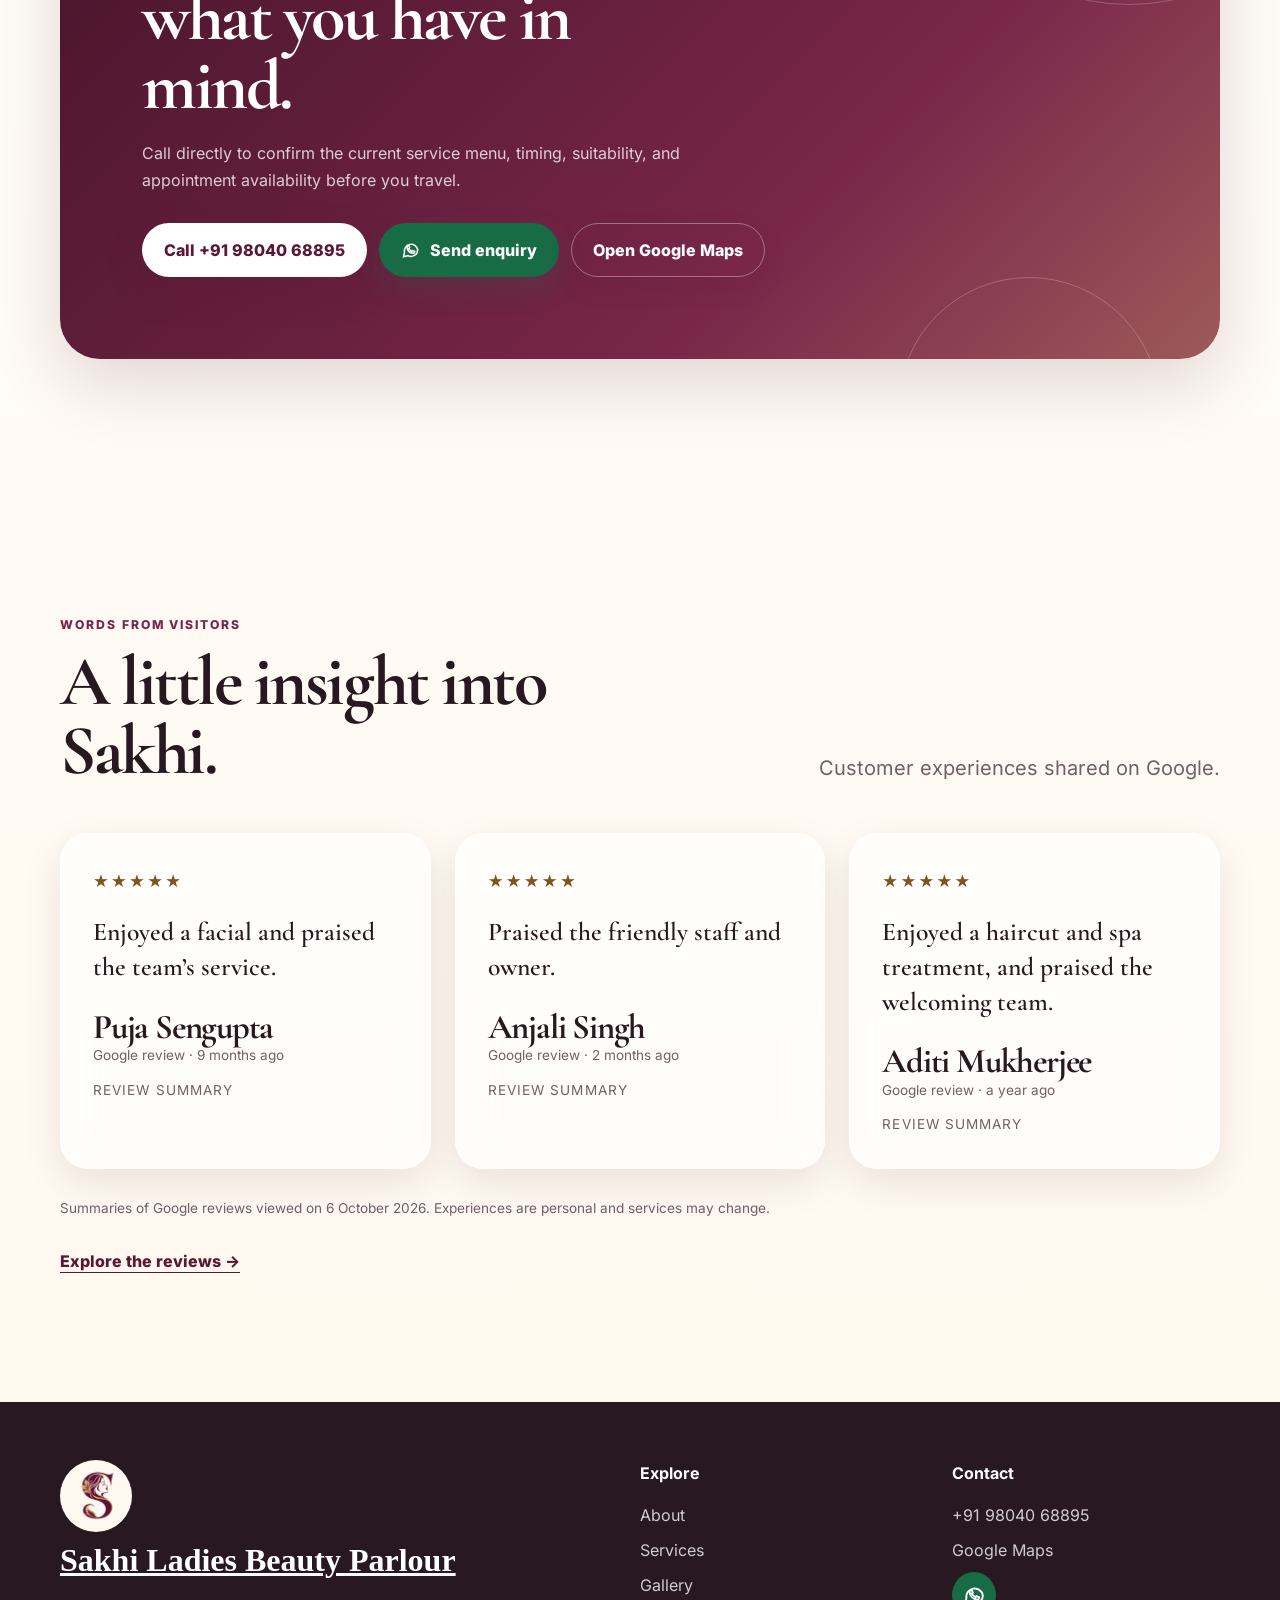
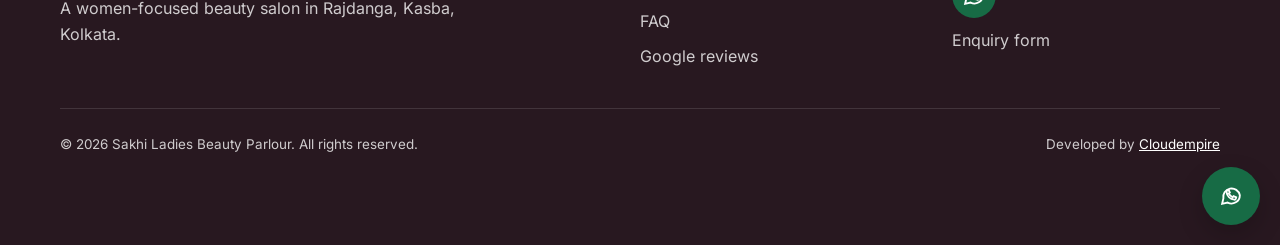
==== commit babe7d9f: "Add Sakhi logo and favicon, verified Google photo and review summaries, and accessible WhatsApp icon" ====
--- a/index.html
+++ b/index.html
@@ -11,18 +11,18 @@
   <link rel="stylesheet" href="assets/css/fonts.css">
   <link rel="stylesheet" href="assets/css/styles.css">
   <script type="application/ld+json">{"@context":"https://schema.org","@type":"BeautySalon","name":"Sakhi Ladies Beauty Parlour","url":"https://cloudempiretech.github.io/sakhi-ladies-beauty-parlour-kolkata/","telephone":"+919804068895","image":"https://cloudempiretech.github.io/sakhi-ladies-beauty-parlour-kolkata/assets/images/sakhi-google-4-lg.webp","address":{"@type":"PostalAddress","streetAddress":"92, Rajdanga Main Road, Sarat Park, Bosepukur Purbapara","addressLocality":"Kolkata","addressRegion":"West Bengal","postalCode":"700107","addressCountry":"IN"},"hasMap":"https://www.google.com/maps/?cid=14520142318834126760"}</script>
-</head>
+<link rel="icon" href="favicon.ico" sizes="any"><link rel="icon" type="image/png" href="assets/images/favicon-32.png" sizes="32x32"><link rel="apple-touch-icon" href="assets/images/apple-touch-icon.png"></head>
 <body>
   <a class="skip-link" href="#main">Skip to main content</a>
   <header class="site-header"><nav class="nav" aria-label="Primary navigation">
-    <a class="brand" href="index.html"><span class="brand-mark" aria-hidden="true">S</span><span>Sakhi Beauty</span></a>
+    <a class="brand" href="index.html"><img class="brand-logo" src="assets/images/sakhi-logo.png" alt="Sakhi logo concept" width="256" height="256"><span>Sakhi Beauty</span></a>
     <button class="menu-toggle" aria-expanded="false" aria-controls="site-menu" aria-label="Open navigation"><span></span></button>
-    <div class="nav-links" id="site-menu"><a aria-current="page" href="index.html">Home</a><a href="about.html">About</a><a href="services.html">Services</a><a href="gallery.html">Gallery</a><a href="faq.html">FAQ</a><a class="nav-cta" href="contact.html">Contact</a><a class="nav-whatsapp" href="https://wa.me/919804068895" target="_blank" rel="noopener noreferrer" aria-label="Message Sakhi on WhatsApp">WhatsApp</a></div>
+    <div class="nav-links" id="site-menu"><a aria-current="page" href="index.html">Home</a><a href="about.html">About</a><a href="services.html">Services</a><a href="gallery.html">Gallery</a><a href="faq.html">FAQ</a><a class="nav-cta" href="contact.html">Contact</a><a class="nav-whatsapp icon-channel" href="https://wa.me/919804068895" target="_blank" rel="noopener noreferrer" aria-label="Message Sakhi on WhatsApp" title="Message Sakhi"><svg class="wa-icon" viewBox="0 0 24 24" aria-hidden="true" focusable="false"><path d="M20 11.7a8 8 0 0 1-11.7 7.1L3 20l1.2-5.1A8 8 0 1 1 20 11.7Z"/><path d="m8 7 1.3-.4 1.1 2.6-1 .9a8 8 0 0 0 3.6 3.6l.9-1 2.6 1.1-.4 1.3c-.2.6-.8 1-1.4.9-4-.4-7.1-3.5-7.5-7.5 0-.7.3-1.3.8-1.5Z"/></svg></a></div>
   </nav></header>
   <main id="main">
     <section class="hero">
       <div class="hero-grid">
-        <div class="hero-copy stagger"><p class="eyebrow">Women’s beauty salon · Rajdanga, Kolkata</p><h1>A little time, beautifully yours.</h1><p class="lead">Sakhi Ladies Beauty Parlour is a neighbourhood women’s salon in Rajdanga, Kasba. Call to discuss the look or care you have in mind and plan your visit.</p><div class="hero-actions"><a class="btn btn-primary" href="tel:+919804068895" aria-label="Call Sakhi Ladies Beauty Parlour at 98040 68895"><svg viewBox="0 0 24 24" aria-hidden="true"><path d="M4.8 3.5 8 2.7l2 5-2.1 1.7a15 15 0 0 0 6.7 6.7l1.7-2.1 5 2-.8 3.2c-.3 1.2-1.4 2-2.6 1.9C9.7 20.2 3.8 14.3 2.9 6.1c-.1-1.2.7-2.3 1.9-2.6Z"/></svg>Call the salon</a><a class="btn btn-whatsapp" href="https://wa.me/919804068895?text=Hello%20Sakhi%2C%20I%27d%20like%20to%20enquire%20about%20a%20salon%20visit." target="_blank" rel="noopener noreferrer" aria-label="Enquire with Sakhi Ladies Beauty Parlour on WhatsApp"><svg viewBox="0 0 24 24" aria-hidden="true"><path d="M20 11.7a8 8 0 0 1-11.7 7.1L3 20l1.2-5.1A8 8 0 1 1 20 11.7Z"/><path d="m8 7 1.3-.4 1.1 2.6-1 .9a8 8 0 0 0 3.6 3.6l.9-1 2.6 1.1-.4 1.3c-.2.6-.8 1-1.4.9-4-.4-7.1-3.5-7.5-7.5 0-.7.3-1.3.8-1.5Z"/></svg>WhatsApp enquiry</a><a class="btn btn-secondary" href="services.html">Explore services</a></div><p class="hero-note">Please call to confirm current services, availability, and timings.</p></div>
+        <div class="hero-copy stagger"><p class="eyebrow">Women’s beauty salon · Rajdanga, Kolkata</p><h1>A little time, beautifully yours.</h1><p class="lead">Sakhi Ladies Beauty Parlour is a neighbourhood women’s salon in Rajdanga, Kasba. Call to discuss the look or care you have in mind and plan your visit.</p><div class="hero-actions"><a class="btn btn-primary" href="tel:+919804068895" aria-label="Call Sakhi Ladies Beauty Parlour at 98040 68895"><svg viewBox="0 0 24 24" aria-hidden="true"><path d="M4.8 3.5 8 2.7l2 5-2.1 1.7a15 15 0 0 0 6.7 6.7l1.7-2.1 5 2-.8 3.2c-.3 1.2-1.4 2-2.6 1.9C9.7 20.2 3.8 14.3 2.9 6.1c-.1-1.2.7-2.3 1.9-2.6Z"/></svg>Call the salon</a><a class="btn btn-whatsapp" href="https://wa.me/919804068895?text=Hello%20Sakhi%2C%20I%27d%20like%20to%20enquire%20about%20a%20salon%20visit." target="_blank" rel="noopener noreferrer" aria-label="Enquire with Sakhi Ladies Beauty Parlour on WhatsApp"><svg viewBox="0 0 24 24" aria-hidden="true"><path d="M20 11.7a8 8 0 0 1-11.7 7.1L3 20l1.2-5.1A8 8 0 1 1 20 11.7Z"/><path d="m8 7 1.3-.4 1.1 2.6-1 .9a8 8 0 0 0 3.6 3.6l.9-1 2.6 1.1-.4 1.3c-.2.6-.8 1-1.4.9-4-.4-7.1-3.5-7.5-7.5 0-.7.3-1.3.8-1.5Z"/></svg>Send enquiry</a><a class="btn btn-secondary" href="services.html">Explore services</a></div><p class="hero-note">Please call to confirm current services, availability, and timings.</p></div>
         <div class="hero-media" aria-label="Verified earlier business photograph"><div class="hero-orb"></div><span class="petal one"></span><span class="petal two"></span><picture class="hero-frame"><source media="(max-width:620px)" srcset="assets/images/sakhi-google-4-sm.webp"><source media="(max-width:1000px)" srcset="assets/images/sakhi-google-4-md.webp"><img src="assets/images/sakhi-google-4-lg.webp" alt="Earlier Sakhi gallery photograph of curled hair, viewed from behind" width="1200" height="1200" fetchpriority="high"></picture><div class="hero-card glass"><strong>Rajdanga, Kasba</strong><span>Earlier hairstyle photograph · ask about your preferred look</span></div></div>
       </div><div class="scroll-cue" aria-hidden="true"></div>
     </section>
@@ -33,8 +33,8 @@
       <article class="service-card" data-reveal><picture><source media="(max-width:620px)" srcset="assets/images/sakhi-google-5-sm.webp"><source media="(max-width:1000px)" srcset="assets/images/sakhi-google-5-md.webp"><img src="assets/images/sakhi-google-5-lg.webp" alt="Earlier Sakhi gallery photograph of a half-up hairstyle with floral hair accessories" width="1200" height="1600" loading="lazy"></picture><span class="art-label">Earlier hairstyle photograph</span><div class="service-card-body"><h3>Occasion-ready looks</h3><p>Planning for an event? Call with your date and the finish you have in mind so availability can be checked.</p><a class="text-link" href="contact.html">Discuss your visit →</a></div></article>
     </div></div></section>
     <section class="section"><div class="wrap split"><div class="stacked-media" data-reveal><img class="main" src="assets/images/sakhi-interior-1-lg.webp" alt="Earlier photograph of a shampoo basin and salon chair at Sakhi" loading="lazy" width="500" height="300"><img class="small" src="assets/images/sakhi-interior-2-lg.webp" alt="Earlier directory photograph showing a salon mirror station and product shelves" loading="lazy" width="500" height="300"></div><div class="copy-stack" data-reveal><p class="eyebrow">Local & approachable</p><h2>Plan your visit with clarity</h2><p class="lead">Find Sakhi at 92, Rajdanga Main Road in Sarat Park, Bosepukur Purbapara. Because service menus and timings can change, a quick call is the most reliable first step.</p><div class="quote">Explore the salon gallery, then get in touch to discuss your next visit.</div><a class="btn btn-secondary" href="about.html">About the salon</a></div></div></section>
-    <section class="section"><div class="wrap cta-panel" data-reveal><p class="eyebrow" style="color:#ffd9d8">Ready when you are</p><h2>Tell the salon what you have in mind.</h2><p>Call directly to confirm the current service menu, timing, suitability, and appointment availability before you travel.</p><div class="hero-actions"><a class="btn btn-primary" href="tel:+919804068895">Call +91 98040 68895</a><a class="btn btn-whatsapp" href="https://wa.me/919804068895?text=Hello%20Sakhi%2C%20I%27d%20like%20to%20enquire%20about%20a%20salon%20visit." target="_blank" rel="noopener noreferrer" aria-label="Enquire with Sakhi Ladies Beauty Parlour on WhatsApp"><svg viewBox="0 0 24 24" aria-hidden="true"><path d="M20 11.7a8 8 0 0 1-11.7 7.1L3 20l1.2-5.1A8 8 0 1 1 20 11.7Z"/><path d="m8 7 1.3-.4 1.1 2.6-1 .9a8 8 0 0 0 3.6 3.6l.9-1 2.6 1.1-.4 1.3c-.2.6-.8 1-1.4.9-4-.4-7.1-3.5-7.5-7.5 0-.7.3-1.3.8-1.5Z"/></svg>WhatsApp enquiry</a><a class="btn btn-secondary" style="color:#fff;background:transparent;border-color:rgba(255,255,255,.35)" href="https://www.google.com/maps/?cid=14520142318834126760" target="_blank" rel="noopener noreferrer">Open Google Maps</a></div></div></section>
-  </main>
-  <footer class="site-footer"><div class="wrap"><div class="footer-grid"><div><a class="footer-brand" href="index.html">Sakhi Ladies Beauty Parlour</a><p>A women-focused beauty salon in Rajdanga, Kasba, Kolkata.</p></div><div class="footer-links"><strong>Explore</strong><a href="about.html">About</a><a href="services.html">Services</a><a href="gallery.html">Gallery</a><a href="faq.html">FAQ</a></div><div class="footer-links"><strong>Contact</strong><a href="tel:+919804068895">+91 98040 68895</a><a href="https://www.google.com/maps/?cid=14520142318834126760" target="_blank" rel="noopener noreferrer">Google Maps</a><a href="https://wa.me/919804068895" target="_blank" rel="noopener noreferrer">WhatsApp enquiry</a><a href="contact.html#enquiry">Enquiry form</a></div></div><div class="footer-bottom"><span>© 2026 Sakhi Ladies Beauty Parlour. All rights reserved.</span><span>Developed by <a href="https://cloudempire.tech/" target="_blank" rel="noopener noreferrer">Cloudempire</a></span></div></div></footer>
+    <section class="section"><div class="wrap cta-panel" data-reveal><p class="eyebrow" style="color:#ffd9d8">Ready when you are</p><h2>Tell the salon what you have in mind.</h2><p>Call directly to confirm the current service menu, timing, suitability, and appointment availability before you travel.</p><div class="hero-actions"><a class="btn btn-primary" href="tel:+919804068895">Call +91 98040 68895</a><a class="btn btn-whatsapp" href="https://wa.me/919804068895?text=Hello%20Sakhi%2C%20I%27d%20like%20to%20enquire%20about%20a%20salon%20visit." target="_blank" rel="noopener noreferrer" aria-label="Enquire with Sakhi Ladies Beauty Parlour on WhatsApp"><svg viewBox="0 0 24 24" aria-hidden="true"><path d="M20 11.7a8 8 0 0 1-11.7 7.1L3 20l1.2-5.1A8 8 0 1 1 20 11.7Z"/><path d="m8 7 1.3-.4 1.1 2.6-1 .9a8 8 0 0 0 3.6 3.6l.9-1 2.6 1.1-.4 1.3c-.2.6-.8 1-1.4.9-4-.4-7.1-3.5-7.5-7.5 0-.7.3-1.3.8-1.5Z"/></svg>Send enquiry</a><a class="btn btn-secondary" style="color:#fff;background:transparent;border-color:rgba(255,255,255,.35)" href="https://www.google.com/maps/?cid=14520142318834126760" target="_blank" rel="noopener noreferrer">Open Google Maps</a></div></div></section>
+  <section class="section review-section"><div class="wrap"><div class="section-head" data-reveal><div><p class="eyebrow">Words from visitors</p><h2>A little insight into Sakhi.</h2></div><p class="lead">Customer experiences shared on Google.</p></div><div class="review-grid"><article class="review-card glass" data-reveal><p class="review-stars" aria-label="5 out of 5 stars">★★★★★</p><p class="review-summary">Enjoyed a facial and praised the team’s service.</p><h3>Puja Sengupta</h3><p class="review-meta">Google review · 9 months ago</p><p class="review-label">Review summary</p></article><article class="review-card glass" data-reveal><p class="review-stars" aria-label="5 out of 5 stars">★★★★★</p><p class="review-summary">Praised the friendly staff and owner.</p><h3>Anjali Singh</h3><p class="review-meta">Google review · 2 months ago</p><p class="review-label">Review summary</p></article><article class="review-card glass" data-reveal><p class="review-stars" aria-label="5 out of 5 stars">★★★★★</p><p class="review-summary">Enjoyed a haircut and spa treatment, and praised the welcoming team.</p><h3>Aditi Mukherjee</h3><p class="review-meta">Google review · a year ago</p><p class="review-label">Review summary</p></article></div><p class="review-note">Summaries of Google reviews viewed on 6 October 2026. Experiences are personal and services may change.</p><a class="text-link" href="reviews.html">Explore the reviews →</a></div></section></main>
+  <footer class="site-footer"><div class="wrap"><div class="footer-grid"><div><a class="footer-brand" href="index.html"><img class="footer-logo" src="assets/images/sakhi-logo.png" alt="Sakhi logo concept" width="256" height="256">Sakhi Ladies Beauty Parlour</a><p>A women-focused beauty salon in Rajdanga, Kasba, Kolkata.</p></div><div class="footer-links"><strong>Explore</strong><a href="about.html">About</a><a href="services.html">Services</a><a href="gallery.html">Gallery</a><a href="faq.html">FAQ</a><a href="reviews.html">Google reviews</a></div><div class="footer-links"><strong>Contact</strong><a href="tel:+919804068895">+91 98040 68895</a><a href="https://www.google.com/maps/?cid=14520142318834126760" target="_blank" rel="noopener noreferrer">Google Maps</a><a href="https://wa.me/919804068895" target="_blank" rel="noopener noreferrer" class="icon-channel" aria-label="Message Sakhi on WhatsApp" title="Message Sakhi"><svg class="wa-icon" viewBox="0 0 24 24" aria-hidden="true" focusable="false"><path d="M20 11.7a8 8 0 0 1-11.7 7.1L3 20l1.2-5.1A8 8 0 1 1 20 11.7Z"/><path d="m8 7 1.3-.4 1.1 2.6-1 .9a8 8 0 0 0 3.6 3.6l.9-1 2.6 1.1-.4 1.3c-.2.6-.8 1-1.4.9-4-.4-7.1-3.5-7.5-7.5 0-.7.3-1.3.8-1.5Z"/></svg></a><a href="contact.html#enquiry">Enquiry form</a></div></div><div class="footer-bottom"><span>© 2026 Sakhi Ladies Beauty Parlour. All rights reserved.</span><span>Developed by <a href="https://cloudempire.tech/" target="_blank" rel="noopener noreferrer">Cloudempire</a></span></div></div></footer>
   <script src="assets/js/main.js" defer></script>
-<a class="whatsapp-float" href="https://wa.me/919804068895" target="_blank" rel="noopener noreferrer" aria-label="Chat with Sakhi on WhatsApp"><svg viewBox="0 0 24 24" aria-hidden="true"><path d="M20 11.7a8 8 0 0 1-11.7 7.1L3 20l1.2-5.1A8 8 0 1 1 20 11.7Z"/><path d="m8 7 1.3-.4 1.1 2.6-1 .9a8 8 0 0 0 3.6 3.6l.9-1 2.6 1.1-.4 1.3c-.2.6-.8 1-1.4.9-4-.4-7.1-3.5-7.5-7.5 0-.7.3-1.3.8-1.5Z"/></svg><span>WhatsApp</span></a></body></html>
+<a class="whatsapp-float" href="https://wa.me/919804068895" target="_blank" rel="noopener noreferrer" aria-label="Chat with Sakhi on WhatsApp"><svg viewBox="0 0 24 24" aria-hidden="true"><path d="M20 11.7a8 8 0 0 1-11.7 7.1L3 20l1.2-5.1A8 8 0 1 1 20 11.7Z"/><path d="m8 7 1.3-.4 1.1 2.6-1 .9a8 8 0 0 0 3.6 3.6l.9-1 2.6 1.1-.4 1.3c-.2.6-.8 1-1.4.9-4-.4-7.1-3.5-7.5-7.5 0-.7.3-1.3.8-1.5Z"/></svg></a></body></html>
--- a/assets/css/styles.css
+++ b/assets/css/styles.css
@@ -279,3 +279,22 @@
 @media(max-width:620px) { .photo-grid { grid-template-columns:1fr; } .photo-grid img { height:450px; } }
 
 @media(max-width:620px) { .hero-orb { right:0; } .hero { overflow:clip; } }
+
+/* Original Sakhi identity and accessible icon channels */
+.brand-logo {width:56px;height:56px;object-fit:contain;background:#fff9f1;border-radius:50%;padding:4px;flex-shrink:0;}
+.footer-logo {display:block;width:72px;height:72px;object-fit:contain;background:#fff9f1;border-radius:50%;padding:5px;margin-bottom:12px;}
+.icon-channel {display:inline-flex;align-items:center;justify-content:center;width:46px;height:46px;min-width:44px;min-height:44px;border-radius:50%;background:#176b45;color:white!important;text-decoration:none;}
+.wa-icon {width:25px;height:25px;fill:none;stroke:currentColor;stroke-width:1.8;}
+.whatsapp-float {width:58px;height:58px;padding:13px;justify-content:center;}
+.icon-channel:focus-visible,.whatsapp-float:focus-visible {outline:3px solid #f8be5b;outline-offset:4px;}
+.review-grid {display:grid;grid-template-columns:repeat(3,1fr);gap:24px;perspective:1200px;}
+.review-card {padding:32px;border-radius:28px;box-shadow:var(--shadow-soft);transition:transform .35s,box-shadow .35s;}
+.review-card:hover {transform:translateY(-6px) rotateY(1deg);}
+.review-stars {letter-spacing:.13em;color:#815320;font-size:1.1rem;margin-bottom:20px;}
+.review-summary {font-family:"Cormorant Garamond",Georgia,serif;font-size:1.6rem;line-height:1.35;margin-bottom:26px;}
+.review-meta,.review-label,.review-note {font-size:.85rem;color:var(--muted);}
+.review-label {margin-top:12px;text-transform:uppercase;letter-spacing:.08em;}
+.review-note {max-width:850px;margin:28px 0;line-height:1.7;}
+@media(max-width:900px) {.review-grid {grid-template-columns:1fr;}.nav-links .icon-channel {width:46px;}}
+@media(max-width:620px) {.brand-logo {width:46px;height:46px;}.whatsapp-float {width:54px;height:54px;}}
+@media(prefers-reduced-motion:reduce) {.review-card,.photo-grid figure,.photo-grid img,.icon-channel,.whatsapp-float {transition:none;transform:none!important;}}
